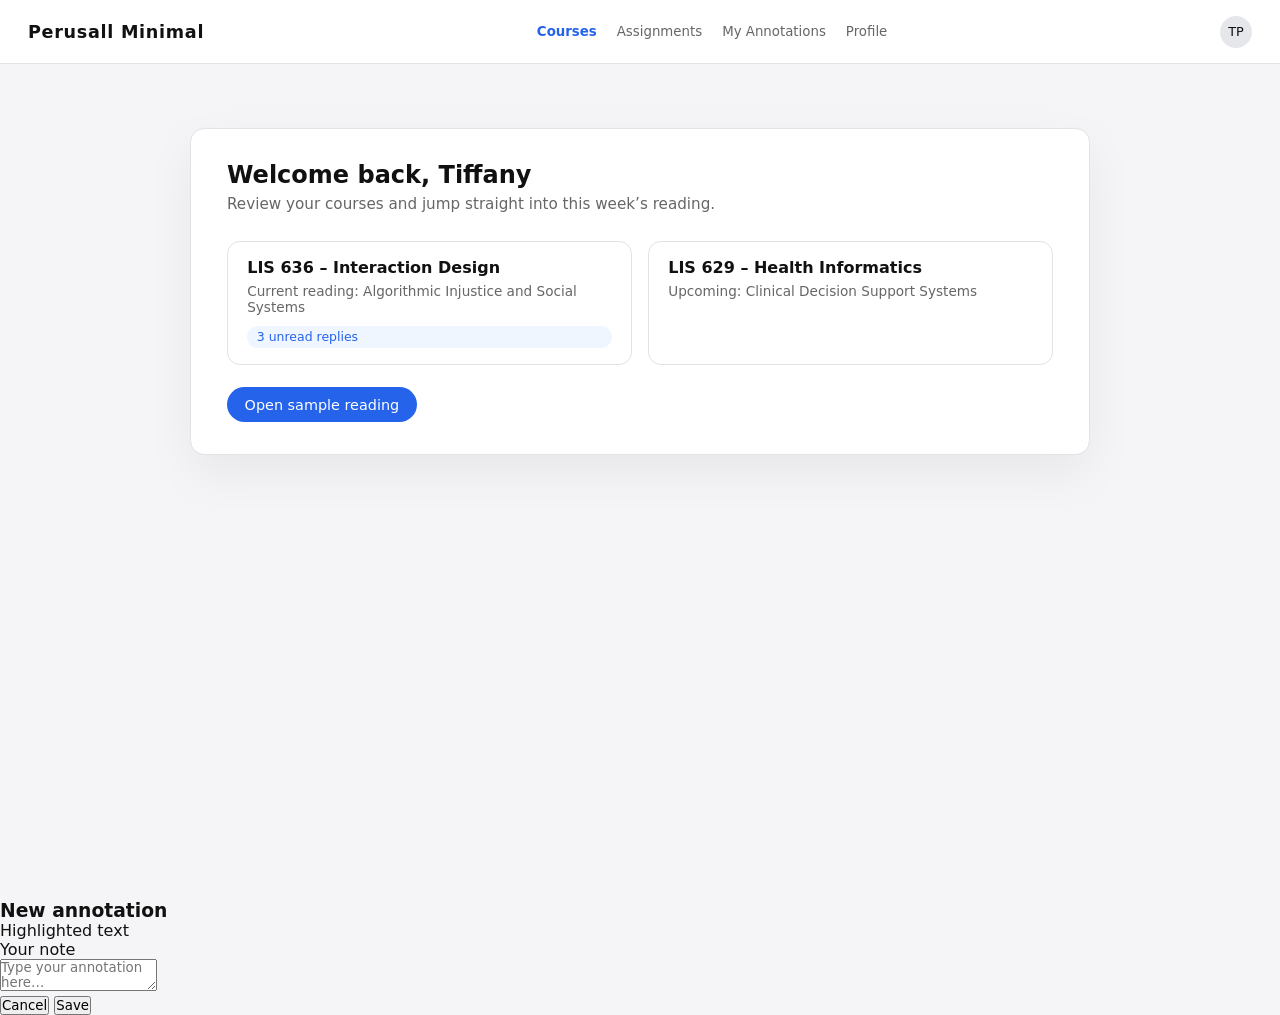
==== Perusall/Perusall.html @ d0b2d811 "persuall" ====
<!DOCTYPE html>
<html lang="en">
<head>
  <meta charset="UTF-8" />
  <title>Perusall Minimal Prototype</title>
  <meta name="viewport" content="width=device-width, initial-scale=1.0" />

  <!-- Link to CSS -->
  <link rel="stylesheet" href="style.css" />
</head>

<body>
<div class="app">

  <!-- Global nav -->
  <header class="top-nav" id="globalNav">
    <div class="logo">Perusall Minimal</div>
    <nav class="nav-links">
      <button class="nav-link active">Courses</button>
      <button class="nav-link">Assignments</button>
      <button class="nav-link">My Annotations</button>
      <button class="nav-link">Profile</button>
    </nav>
    <div class="nav-right">
      <div class="profile-badge" id="homeProfile">
        TP
        <span class="dot"></span>
      </div>
    </div>
  </header>

  <!-- Dashboard View -->
  <section class="view active" id="dashboardView">
    <div class="home-inner">
      <div class="home-title">Welcome back, Tiffany</div>
      <div class="home-subtitle">
        Review your courses and jump straight into this week’s reading.
      </div>

      <div class="course-list">
        <article class="course-card">
          <div class="course-title">LIS 636 – Interaction Design</div>
          <div class="course-meta">
            Current reading: Algorithmic Injustice and Social Systems
          </div>
          <div class="chip">3 unread replies</div>
        </article>

        <article class="course-card">
          <div class="course-title">LIS 629 – Health Informatics</div>
          <div class="course-meta">
            Upcoming: Clinical Decision Support Systems
          </div>
        </article>
      </div>

      <button class="primary-btn" id="openReadingBtn">Open sample reading</button>
    </div>
  </section>

  <!-- Reading View -->
  <section class="view" id="readingView">
    <div class="reading-shell" id="readingShell">

      <!-- Slide-out menu -->
      <aside class="slide-menu">
        <h2>Navigation</h2>
        <ul>
          <li><button class="active" data-nav="courses">Courses</button></li>
          <li><button data-nav="assignments">Assignments</button></li>
          <li><button data-nav="annotations">My Annotations</button></li>
          <li><button data-nav="profile">Profile</button></li>
        </ul>
      </aside>

      <div class="reading-backdrop" id="readingBackdrop"></div>

      <!-- Reading Toolbar -->
      <header class="reading-toolbar">
        <div class="toolbar-left">
          <button class="hamburger" id="hamburgerBtn">
            <span></span>
            <span></span>
            <span></span>
          </button>
          <div class="doc-title">Algorithmic Injustice and Social Systems</div>
        </div>

        <div class="toolbar-center">
          <button class="toolbar-btn" id="zoomOutBtn">−</button>
          <span id="zoomLevelLabel">100%</span>
          <button class="toolbar-btn" id="zoomInBtn">+</button>
          <button class="toolbar-btn" id="addAnnotationBtn" disabled>✎</button>
        </div>

        <div class="toolbar-right">
          <div class="toolbar-profile" id="readingProfile">
            TP
            <span class="dot"></span>
          </div>
        </div>
      </header>

      <!-- Reading Layout -->
      <div class="layout-reading">
        <article class="reading-pane" id="readingPane">
          <h2>Algorithmic Injustice and Social Systems</h2>
          <div class="reading-meta">
            Week 6 · 12 annotations · Last updated today at 3:42 PM
          </div>
          <div class="reading-body" id="readingContent">
            <p>
              In many contemporary systems, algorithms are deployed as seemingly neutral tools
              for ranking, sorting, and classifying people...
            </p>
            <p>
              Consider an algorithm that predicts which neighborhoods are most
              likely to generate calls for police service...
            </p>
            <p>
              A more just approach to design would treat social context as a core
              requirement rather than an afterthought...
            </p>
          </div>
        </article>

        <!-- Annotations Sidebar -->
        <aside class="annotations-pane">
          <div class="annotations-header">
            <h3>Annotations</h3>
            <span class="badge"><span id="annotationCount">0</span> total</span>
          </div>
          <div id="annotationsList">
            <div class="annotation-empty">Select text in the reading to annotate.</div>
          </div>
        </aside>

      </div>
    </div>
  </section>
</div>

<!-- Annotation Modal -->
<div class="modal-backdrop" id="annotationModal">
  <div class="modal">
    <h3>New annotation</h3>
    <div class="modal-label">Highlighted text</div>
    <div class="modal-snippet" id="modalSnippet"></div>

    <div class="modal-label">Your note</div>
    <textarea id="modalTextarea" placeholder="Type your annotation here…"></textarea>

    <div class="modal-actions">
      <button class="btn-ghost" id="cancelAnnotationBtn">Cancel</button>
      <button class="btn-primary" id="saveAnnotationBtn">Save</button>
    </div>
  </div>
</div>

<!-- Javascript -->
<script src="script.js"></script>
</body>
</html>
---- Perusall/style.css ----
:root {
  --bg: #f5f5f7;
  --surface: #ffffff;
  --border: #e2e2e7;
  --text-main: #111111;
  --text-muted: #666666;
  --accent: #2563eb;
  --accent-soft: #eff6ff;
  --highlight: #fef3c7;
}

/* GLOBAL RESET */
* {
  box-sizing: border-box;
  margin: 0;
  padding: 0;
  font-family: system-ui, -apple-system, BlinkMacSystemFont, "SF Pro Text",
    "Helvetica Neue", Arial, sans-serif;
}

body {
  background: var(--bg);
  color: var(--text-main);
  min-height: 100vh;
}

.app {
  min-height: 100vh;
  display: flex;
  flex-direction: column;
}

/* ================================ */
/* TOP NAV (HOMEPAGE) */
/* ================================ */

.top-nav {
  display: flex;
  align-items: center;
  justify-content: space-between;
  padding: 0 1.75rem;
  height: 64px;
  background: var(--surface);
  border-bottom: 1px solid var(--border);
}

.logo {
  font-size: 1.1rem;
  font-weight: 600;
  letter-spacing: 0.04em;
}

.nav-links {
  display: flex;
  align-items: center;
  gap: 1.25rem;
  font-size: 0.95rem;
}

.nav-link {
  border: none;
  background: none;
  padding: 0;
  cursor: pointer;
  color: var(--text-muted);
}

.nav-link.active {
  color: var(--accent);
  font-weight: 600;
}

.nav-right {
  display: flex;
  align-items: center;
  gap: 1rem;
}

.profile-badge {
  position: relative;
  width: 32px;
  height: 32px;
  border-radius: 999px;
  background: #e5e7eb;
  display: flex;
  align-items: center;
  justify-content: center;
  font-size: 0.8rem;
  font-weight: 500;
  color: var(--text-main);
}

.profile-badge .dot {
  position: absolute;
  top: 2px;
  right: 2px;
  width: 8px;
  height: 8px;
  border-radius: 999px;
  background: #e11d48;
  display: none;
}

.profile-badge.has-notifications .dot {
  display: block;
}

/* ================================ */
/* VIEWS */
/* ================================ */

.view {
  display: none;
  flex: 1;
}

.view.active {
  display: flex;
}

/* ================================ */
/* DASHBOARD */
/* ================================ */

#dashboardView {
  flex-direction: column;
  align-items: center;
  padding: 2rem 1.5rem;
}

.home-inner {
  max-width: 900px;
  width: 100%;
  margin-top: 2rem;
  background: var(--surface);
  border-radius: 0.9rem;
  border: 1px solid var(--border);
  padding: 2rem 2.25rem;
  box-shadow: 0 18px 50px rgba(15, 23, 42, 0.06);
}

.home-title {
  font-size: 1.5rem;
  font-weight: 600;
  margin-bottom: 0.4rem;
}

.home-subtitle {
  font-size: 0.95rem;
  color: var(--text-muted);
  margin-bottom: 1.75rem;
}

.course-list {
  display: grid;
  grid-template-columns: repeat(auto-fit, minmax(260px, 1fr));
  gap: 1rem;
}

.course-card {
  border-radius: 0.8rem;
  border: 1px solid var(--border);
  background: var(--surface);
  padding: 1rem 1.2rem;
  display: flex;
  flex-direction: column;
  gap: 0.35rem;
}

.course-title {
  font-size: 1rem;
  font-weight: 600;
}

.course-meta {
  font-size: 0.85rem;
  color: var(--text-muted);
}

.chip {
  display: inline-flex;
  align-items: center;
  padding: 0.2rem 0.6rem;
  border-radius: 999px;
  background: var(--accent-soft);
  color: var(--accent);
  font-size: 0.78rem;
  margin-top: 0.35rem;
}

.primary-btn {
  margin-top: 1.4rem;
  padding: 0.6rem 1.1rem;
  border-radius: 999px;
  border: none;
  background: var(--accent);
  color: #ffffff;
  font-size: 0.9rem;
  cursor: pointer;
}

/* ================================ */
/* READING VIEW */
/* ================================ */

#readingView {
  position: relative;
  padding: 0;
}

.reading-shell {
  display: flex;
  flex-direction: column;
  width: 100%;
}

.reading-shell.menu-open .slide-menu {
  transform: translateX(0);
}

.reading-shell.menu-open .reading-backdrop {
  opacity: 1;
  pointer-events: auto;
}

/* ================================ */
/* SLIDE-OUT MENU */
/* ================================ */

.slide-menu {
  position: fixed;
  top: 0;
  left: 0;
  width: 240px;
  height: 100vh;
  background: var(--surface);
  border-right: 1px solid var(--border);
  box-shadow: 2px 0 14px rgba(15, 23, 42, 0.1);
  padding: 1.5rem 1rem;
  transform: translateX(-100%);
  transition: transform 0.22s ease;
  z-index: 15;
}

.s
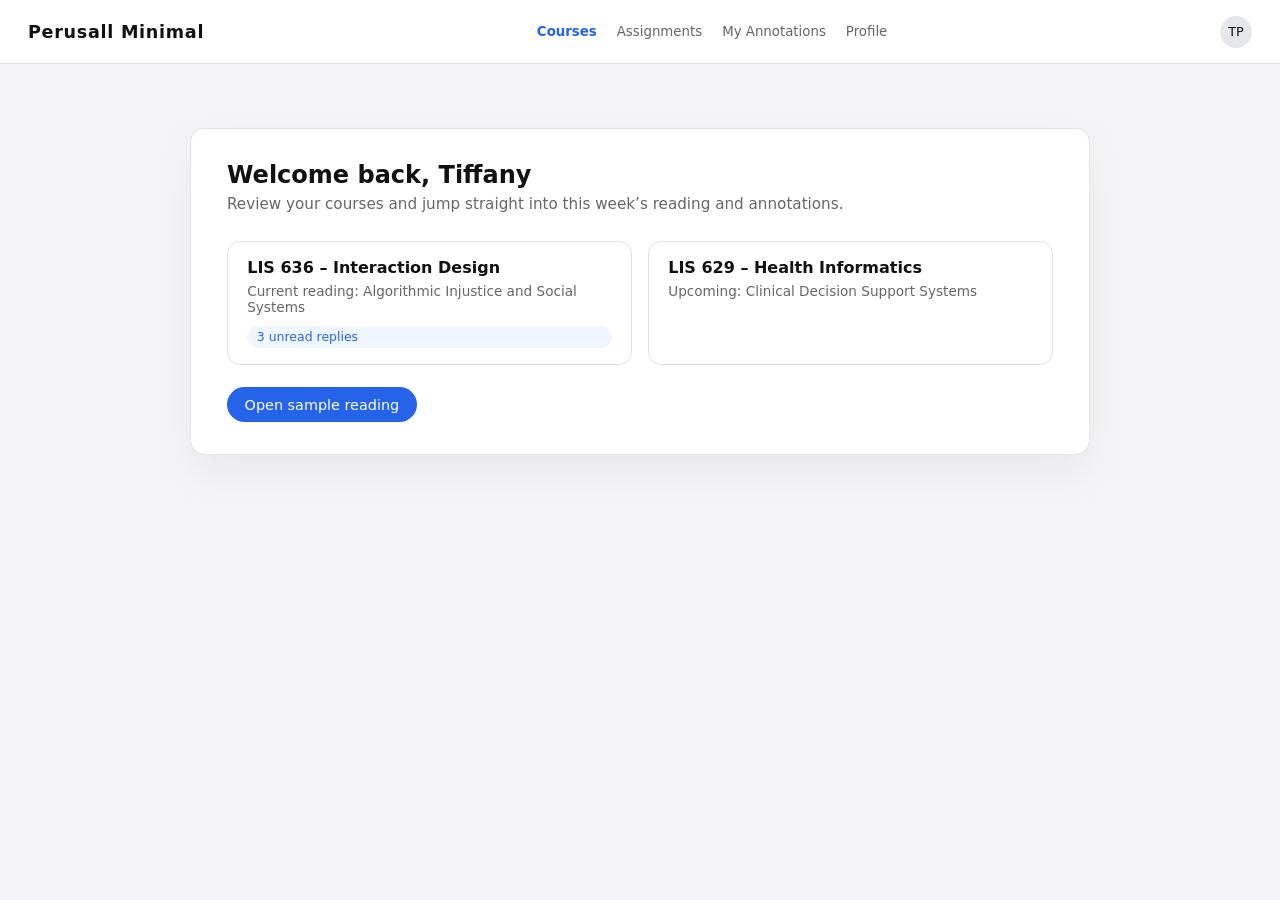
==== commit 1f45fad9: "prettier" ====
--- a/Perusall/Perusall.html
+++ b/Perusall/Perusall.html
@@ -4,15 +4,13 @@
   <meta charset="UTF-8" />
   <title>Perusall Minimal Prototype</title>
   <meta name="viewport" content="width=device-width, initial-scale=1.0" />
-
-  <!-- Link to CSS -->
   <link rel="stylesheet" href="style.css" />
 </head>
 
 <body>
 <div class="app">
 
-  <!-- Global nav -->
+  <!-- Global nav (Dashboard only) -->
   <header class="top-nav" id="globalNav">
     <div class="logo">Perusall Minimal</div>
     <nav class="nav-links">
@@ -29,12 +27,12 @@
     </div>
   </header>
 
-  <!-- Dashboard View -->
+  <!-- DASHBOARD VIEW -->
   <section class="view active" id="dashboardView">
     <div class="home-inner">
       <div class="home-title">Welcome back, Tiffany</div>
       <div class="home-subtitle">
-        Review your courses and jump straight into this week’s reading.
+        Review your courses and jump straight into this week’s reading and annotations.
       </div>
 
       <div class="course-list">
@@ -54,96 +52,124 @@
         </article>
       </div>
 
-      <button class="primary-btn" id="openReadingBtn">Open sample reading</button>
+      <button class="primary-btn" id="openReadingBtn">
+        Open sample reading
+      </button>
     </div>
   </section>
 
-  <!-- Reading View -->
+  <!-- READING VIEW (FULL FOCUS MODE) -->
   <section class="view" id="readingView">
     <div class="reading-shell" id="readingShell">
 
-      <!-- Slide-out menu -->
-      <aside class="slide-menu">
-        <h2>Navigation</h2>
-        <ul>
-          <li><button class="active" data-nav="courses">Courses</button></li>
-          <li><button data-nav="assignments">Assignments</button></li>
-          <li><button data-nav="annotations">My Annotations</button></li>
-          <li><button data-nav="profile">Profile</button></li>
-        </ul>
-      </aside>
+      <!-- Focus-mode toolbar centered above reading -->
+      <header class="reading-toolbar">
+        <div class="toolbar-inner">
+          <div class="toolbar-row top">
+            <button class="back-link" id="backToDashboardBtn">← Courses</button>
+            <div class="toolbar-profile" id="readingProfile">
+              TP
+              <span class="dot"></span>
+            </div>
+          </div>
 
-      <div class="reading-backdrop" id="readingBackdrop"></div>
+          <div class="toolbar-row middle">
+            <div class="doc-title">Algorithmic Injustice and Social Systems</div>
+          </div>
 
-      <!-- Reading Toolbar -->
-      <header class="reading-toolbar">
-        <div class="toolbar-left">
-          <button class="hamburger" id="hamburgerBtn">
-            <span></span>
-            <span></span>
-            <span></span>
-          </button>
-          <div class="doc-title">Algorithmic Injustice and Social Systems</div>
-        </div>
+          <div class="toolbar-row bottom">
+            <div class="toolbar-controls">
+              <button class="toolbar-btn" id="zoomOutBtn" aria-label="Zoom out">−</button>
+              <span id="zoomLevelLabel">100%</span>
+              <button class="toolbar-btn" id="zoomInBtn" aria-label="Zoom in">+</button>
 
-        <div class="toolbar-center">
-          <button class="toolbar-btn" id="zoomOutBtn">−</button>
-          <span id="zoomLevelLabel">100%</span>
-          <button class="toolbar-btn" id="zoomInBtn">+</button>
-          <button class="toolbar-btn" id="addAnnotationBtn" disabled>✎</button>
-        </div>
+              <div class="toolbar-spacer"></div>
 
-        <div class="toolbar-right">
-          <div class="toolbar-profile" id="readingProfile">
-            TP
-            <span class="dot"></span>
+              <button class="toolbar-btn" id="addAnnotationBtn" disabled title="Add annotation from selection">
+                ✎
+              </button>
+
+              <button class="toolbar-btn" id="toggleDrawerBtn" title="Show annotations">
+                💬
+              </button>
+            </div>
           </div>
         </div>
       </header>
 
-      <!-- Reading Layout -->
-      <div class="layout-reading">
+      <!-- Main reading area (centered) -->
+      <main class="reading-main">
         <article class="reading-pane" id="readingPane">
-          <h2>Algorithmic Injustice and Social Systems</h2>
-          <div class="reading-meta">
-            Week 6 · 12 annotations · Last updated today at 3:42 PM
+          <div class="reading-meta-bar">
+            <span class="reading-meta">Week 6 · 12 annotations · Last updated today at 3:42 PM</span>
           </div>
+
+          <h1 class="reading-title">Algorithmic Injustice and Social Systems</h1>
+
           <div class="reading-body" id="readingContent">
             <p>
               In many contemporary systems, algorithms are deployed as seemingly neutral tools
-              for ranking, sorting, and classifying people...
+              for ranking, sorting, and classifying people. Yet these systems are built on
+              historical data that often reflects existing patterns of inequality. When such
+              data is treated as objective fact, the resulting models can quietly reinforce
+              the very injustices they were supposed to address.
             </p>
             <p>
-              Consider an algorithm that predicts which neighborhoods are most
-              likely to generate calls for police service...
+              Consider an algorithm that predicts which neighborhoods are most likely to
+              generate calls for police service. If the model is trained on past call data
+              without context, it will almost certainly mark the same over-policed
+              communities as high-risk in the future. This does not necessarily mean that
+              these communities are more dangerous; it may simply reflect that they have
+              been watched more closely. The algorithm then directs additional attention
+              back to those neighborhoods, deepening the cycle.
             </p>
             <p>
-              A more just approach to design would treat social context as a core
-              requirement rather than an afterthought...
+              A more just approach to design would treat social context as a core requirement
+              rather than an afterthought. Designers, researchers, and communities can work
+              together to decide which outcomes matter, what counts as evidence, and how
+              systems should respond when the data reflects harm. Without that work,
+              algorithmic systems risk becoming polished interfaces for very old forms of
+              discrimination.
             </p>
           </div>
         </article>
+      </main>
 
-        <!-- Annotations Sidebar -->
-        <aside class="annotations-pane">
-          <div class="annotations-header">
-            <h3>Annotations</h3>
-            <span class="badge"><span id="annotationCount">0</span> total</span>
+      <!-- Annotations drawer (hidden in focus mode) -->
+      <aside class="annotations-drawer" id="annotationsDrawer" aria-label="Annotations">
+        <header class="drawer-header">
+          <h2>Annotations</h2>
+          <button class="drawer-close" id="closeDrawerBtn">×</button>
+        </header>
+
+        <div class="drawer-body">
+          <div class="drawer-summary">
+            <span class="badge">
+              <span id="annotationCount">0</span> total
+            </span>
+            <span class="hint">Select text in the reading, then click ✎ to add a note.</span>
           </div>
+
           <div id="annotationsList">
-            <div class="annotation-empty">Select text in the reading to annotate.</div>
+            <div class="annotation-empty">
+              No annotations yet. Use focus mode to read; open this panel when you’re ready to review notes.
+            </div>
           </div>
-        </aside>
+        </div>
+      </aside>
 
-      </div>
+      <!-- Backdrop behind drawer -->
+      <div class="drawer-backdrop" id="drawerBackdrop"></div>
+
     </div>
   </section>
 </div>
 
 <!-- Annotation Modal -->
 <div class="modal-backdrop" id="annotationModal">
-  <div class="modal">
+  <div class="modal" role="dialog" aria-modal="true">
     <h3>New annotation</h3>
+
     <div class="modal-label">Highlighted text</div>
     <div class="modal-snippet" id="modalSnippet"></div>
 
@@ -157,7 +183,6 @@
   </div>
 </div>
 
-<!-- Javascript -->
 <script src="script.js"></script>
 </body>
 </html>
--- a/Perusall/style.css
+++ b/Perusall/style.css
@@ -9,7 +9,7 @@
   --highlight: #fef3c7;
 }
 
-/* GLOBAL RESET */
+/* RESET / BASE */
 * {
   box-sizing: border-box;
   margin: 0;
@@ -30,9 +30,7 @@
   flex-direction: column;
 }
 
-/* ================================ */
-/* TOP NAV (HOMEPAGE) */
-/* ================================ */
+/* TOP NAV (DASHBOARD) */
 
 .top-nav {
   display: flex;
@@ -105,9 +103,7 @@
   display: block;
 }
 
-/* ================================ */
 /* VIEWS */
-/* ================================ */
 
 .view {
   display: none;
@@ -118,9 +114,7 @@
   display: flex;
 }
 
-/* ================================ */
 /* DASHBOARD */
-/* ================================ */
 
 #dashboardView {
   flex-direction: column;
@@ -199,9 +193,7 @@
   cursor: pointer;
 }
 
-/* ================================ */
-/* READING VIEW */
-/* ================================ */
+/* READING VIEW (FULL FOCUS MODE) */
 
 #readingView {
   position: relative;
@@ -214,32 +206,429 @@
   width: 100%;
 }
 
-.reading-shell.menu-open .slide-menu {
+/* Centered toolbar */
+
+.reading-toolbar {
+  position: sticky;
+  top: 0;
+  z-index: 5;
+  background: radial-gradient(circle at top, #ffffff 0, #f5f5f7 55%);
+  border-bottom: 1px solid rgba(226, 226, 231, 0.8);
+  padding: 0.8rem 1rem 0.6rem;
+}
+
+.toolbar-inner {
+  max-width: 820px;
+  margin: 0 auto;
+  display: flex;
+  flex-direction: column;
+  gap: 0.25rem;
+}
+
+.toolbar-row {
+  display: flex;
+  align-items: center;
+  justify-content: space-between;
+}
+
+.toolbar-row.top {
+  font-size: 0.85rem;
+}
+
+.back-link {
+  border: none;
+  background: none;
+  color: var(--text-muted);
+  cursor: pointer;
+  font-size: 0.85rem;
+}
+
+.toolbar-profile {
+  position: relative;
+  width: 28px;
+  height: 28px;
+  border-radius: 999px;
+  background: #e5e7eb;
+  display: flex;
+  align-items: center;
+  justify-content: center;
+  font-size: 0.75rem;
+  font-weight: 500;
+}
+
+.toolbar-profile .dot {
+  position: absolute;
+  top: 1px;
+  right: 1px;
+  width: 7px;
+  height: 7px;
+  border-radius: 999px;
+  background: #e11d48;
+  display: none;
+}
+
+.toolbar-profile.has-notifications .dot {
+  display: block;
+}
+
+.toolbar-row.middle {
+  justify-content: center;
+}
+
+.doc-title {
+  font-size: 0.95rem;
+  font-weight: 500;
+}
+
+.toolbar-row.bottom {
+  justify-content: center;
+}
+
+.toolbar-controls {
+  display: inline-flex;
+  align-items: center;
+  gap: 0.4rem;
+  background: rgba(255, 255, 255, 0.85);
+  padding: 0.25rem 0.5rem;
+  border-radius: 999px;
+  border: 1px solid rgba(226, 226, 231, 0.9);
+  backdrop-filter: blur(10px);
+}
+
+.toolbar-btn {
+  border-radius: 999px;
+  border: 1px solid var(--border);
+  background: var(--surface);
+  width: 28px;
+  height: 28px;
+  display: flex;
+  align-items: center;
+  justify-content: center;
+  cursor: pointer;
+  font-size: 0.9rem;
+}
+
+.toolbar-btn:disabled {
+  opacity: 0.4;
+  cursor: default;
+}
+
+.toolbar-spacer {
+  width: 1rem;
+}
+
+/* Reading main area */
+
+.reading-main {
+  width: 100%;
+  padding: 2rem 1rem 3rem;
+  display: flex;
+  justify-content: center;
+}
+
+.reading-pane {
+  background: var(--surface);
+  border-radius: 1rem;
+  border: 1px solid var(--border);
+  padding: 2.25rem 2.6rem 2.4rem;
+  max-width: 720px;
+  width: 100%;
+  box-shadow: 0 18px 45px rgba(15, 23, 42, 0.06);
+  line-height: 1.75;
+  font-size: 1rem;
+}
+
+.reading-meta-bar {
+  display: flex;
+  justify-content: flex-end;
+  margin-bottom: 0.75rem;
+}
+
+.reading-meta {
+  font-size: 0.8rem;
+  color: var(--text-muted);
+}
+
+.reading-title {
+  font-size: 1.4rem;
+  font-weight: 600;
+  margin-bottom: 1rem;
+}
+
+.reading-body p + p {
+  margin-top: 0.95rem;
+}
+
+.highlight {
+  background: var(--highlight);
+  padding: 0.05rem 0.1rem;
+  border-radius: 0.15rem;
+}
+
+/* ANNOTATIONS DRAWER */
+
+.reading-shell.drawer-open .annotations-drawer {
   transform: translateX(0);
-}
-
-.reading-shell.menu-open .reading-backdrop {
+  opacity: 1;
+}
+
+.reading-shell.drawer-open + .drawer-backdrop,
+.reading-shell.drawer-open ~ .drawer-backdrop {
   opacity: 1;
   pointer-events: auto;
 }
 
-/* ================================ */
-/* SLIDE-OUT MENU */
-/* ================================ */
-
-.slide-menu {
+.annotations-drawer {
   position: fixed;
   top: 0;
-  left: 0;
-  width: 240px;
+  right: 0;
+  width: 320px;
+  max-width: 90vw;
   height: 100vh;
   background: var(--surface);
-  border-right: 1px solid var(--border);
-  box-shadow: 2px 0 14px rgba(15, 23, 42, 0.1);
-  padding: 1.5rem 1rem;
-  transform: translateX(-100%);
-  transition: transform 0.22s ease;
+  border-left: 1px solid var(--border);
+  box-shadow: -12px 0 35px rgba(15, 23, 42, 0.18);
+  transform: translateX(100%);
+  opacity: 0;
+  transition: transform 0.22s ease, opacity 0.18s ease;
+  z-index: 20;
+  display: flex;
+  flex-direction: column;
+}
+
+.drawer-header {
+  padding: 1rem 1.1rem;
+  display: flex;
+  align-items: center;
+  justify-content: space-between;
+  border-bottom: 1px solid var(--border);
+}
+
+.drawer-header h2 {
+  font-size: 0.95rem;
+  font-weight: 600;
+}
+
+.drawer-close {
+  border: none;
+  background: none;
+  font-size: 1.2rem;
+  cursor: pointer;
+  color: var(--text-muted);
+}
+
+.drawer-body {
+  padding: 1rem 1.1rem 1.2rem;
+  flex: 1;
+  overflow-y: auto;
+}
+
+.drawer-summary {
+  display: flex;
+  align-items: center;
+  justify-content: space-between;
+  gap: 0.5rem;
+  margin-bottom: 0.8rem;
+}
+
+.badge {
+  font-size: 0.75rem;
+  padding: 0.1rem 0.55rem;
+  border-radius: 999px;
+  background: #f3f4f6;
+  color: var(--text-muted);
+}
+
+.hint {
+  font-size: 0.75rem;
+  color: var(--text-muted);
+}
+
+.annotation-empty {
+  font-size: 0.85rem;
+  color: var(--text-muted);
+  margin-top: 0.5rem;
+}
+
+.annotation-card {
+  border-radius: 0.7rem;
+  border: 1px solid var(--border);
+  padding: 0.7rem 0.75rem;
+  display: flex;
+  flex-direction: column;
+  gap: 0.3rem;
+  font-size: 0.85rem;
+  margin-top: 0.5rem;
+}
+
+.annotation-meta {
+  display: flex;
+  justify-content: space-between;
+  font-size: 0.75rem;
+  color: var(--text-muted);
+}
+
+.annotation-body {
+  margin-top: 0.1rem;
+}
+
+.annotation-snippet {
+  font-size: 0.8rem;
+  color: var(--text-muted);
+  border-left: 2px solid var(--border);
+  padding-left: 0.5rem;
+  margin-top: 0.2rem;
+}
+
+.annotation-actions {
+  margin-top: 0.3rem;
+  display: flex;
+  gap: 0.4rem;
+}
+
+.link-btn {
+  border: none;
+  background: none;
+  color: var(--accent);
+  font-size: 0.78rem;
+  padding: 0;
+  cursor: pointer;
+}
+
+/* Reply block */
+.reply-block {
+  margin-top: 0.4rem;
+  display: flex;
+  flex-direction: column;
+  gap: 0.3rem;
+}
+
+.reply-textarea {
+  width: 100%;
+  min-height: 50px;
+  resize: vertical;
+  border-radius: 0.5rem;
+  border: 1px solid var(--border);
+  padding: 0.35rem 0.5rem;
+  font-size: 0.8rem;
+}
+
+.reply-meta {
+  margin-top: 0.2rem;
+  font-size: 0.78rem;
+  color: var(--text-muted);
+}
+
+/* Drawer backdrop */
+
+.drawer-backdrop {
+  position: fixed;
+  inset: 0;
+  background: rgba(15, 23, 42, 0.25);
+  opacity: 0;
+  pointer-events: none;
+  transition: opacity 0.2s ease;
   z-index: 15;
 }
 
-.s
+/* MODAL */
+
+.modal-backdrop {
+  position: fixed;
+  inset: 0;
+  background: rgba(15, 23, 42, 0.3);
+  display: none;
+  align-items: center;
+  justify-content: center;
+  z-index: 30;
+}
+
+.modal-backdrop.active {
+  display: flex;
+}
+
+.modal {
+  background: var(--surface);
+  border-radius: 0.8rem;
+  border: 1px solid var(--border);
+  padding: 1.2rem 1.3rem;
+  max-width: 420px;
+  width: 100%;
+  box-shadow: 0 18px 50px rgba(15, 23, 42, 0.18);
+  font-size: 0.9rem;
+}
+
+.modal h3 {
+  font-size: 0.98rem;
+  margin-bottom: 0.5rem;
+}
+
+.modal-label {
+  font-size: 0.8rem;
+  color: var(--text-muted);
+  margin-bottom: 0.25rem;
+}
+
+.modal-snippet {
+  font-size: 0.85rem;
+  padding: 0.4rem 0.5rem;
+  border-radius: 0.5rem;
+  background: #f9fafb;
+  border: 1px solid var(--border);
+  margin-bottom: 0.7rem;
+}
+
+.modal textarea {
+  width: 100%;
+  min-height: 80px;
+  resize: vertical;
+  border-radius: 0.6rem;
+  border: 1px solid var(--border);
+  padding: 0.45rem 0.55rem;
+  font-size: 0.9rem;
+  margin-bottom: 0.7rem;
+}
+
+.modal-actions {
+  display: flex;
+  justify-content: flex-end;
+  gap: 0.5rem;
+}
+
+.btn-ghost {
+  border-radius: 999px;
+  border: 1px solid var(--border);
+  background: #f9fafb;
+  padding: 0.4rem 0.75rem;
+  font-size: 0.85rem;
+  cursor: pointer;
+}
+
+.btn-primary {
+  border-radius: 999px;
+  border: none;
+  background: var(--accent);
+  color: #ffffff;
+  padding: 0.42rem 0.9rem;
+  font-size: 0.85rem;
+  cursor: pointer;
+}
+
+/* RESPONSIVE */
+
+@media (max-width: 800px) {
+  .toolbar-inner {
+    padding: 0 0.25rem;
+  }
+
+  .reading-pane {
+    padding: 1.75rem 1.6rem 2rem;
+    margin: 0 auto;
+  }
+
+  .annotations-drawer {
+    width: 100%;
+    max-width: 100%;
+  }
+}
+
